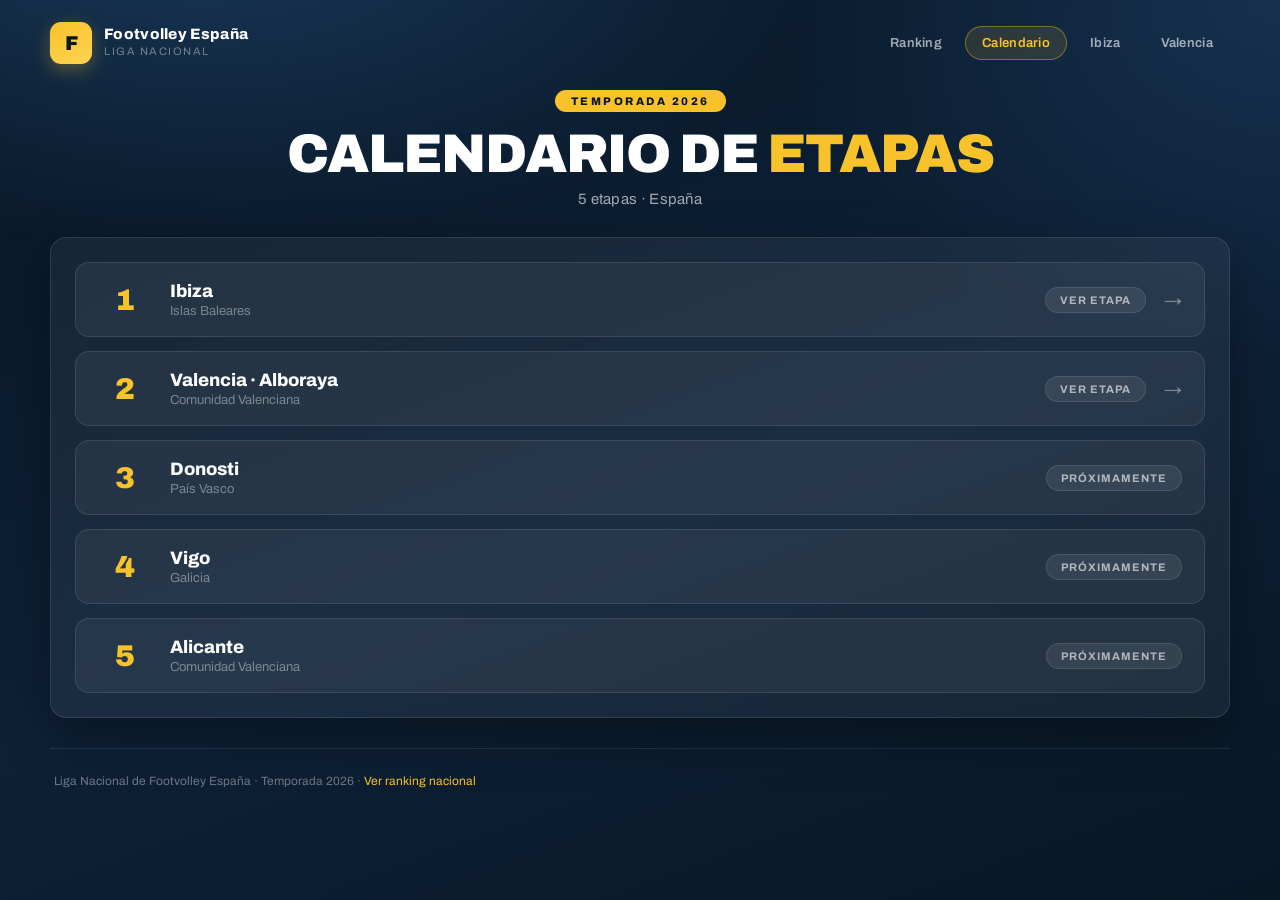
==== calendario.html @ c972c40e "Add files via upload" ====
<!DOCTYPE html>
<html lang="es">
<head>
    <meta charset="UTF-8">
    <meta name="viewport" content="width=device-width, initial-scale=1.0">
    <title>Calendario 2026 · Liga Nacional de Footvolley España</title>
    <meta name="description" content="Calendario de etapas 2026 de la Liga Nacional de Footvolley España: Ibiza, Valencia, Donosti, Vigo y Alicante.">
    <link rel="icon" type="image/svg+xml" href="favicon.svg">
    <meta property="og:type" content="website">
    <meta property="og:site_name" content="Liga Nacional de Footvolley España">
    <meta property="og:title" content="Calendario 2026 · Footvolley España">
    <meta property="og:description" content="Las 5 etapas de la temporada 2026.">
    <meta property="og:url" content="https://ranking-footvolley-espana.vercel.app/calendario.html">
    <meta property="og:image" content="https://ranking-footvolley-espana.vercel.app/logo.png">
    <link rel="stylesheet" href="styles.css">
    <style>
        .etapa-list { display: grid; gap: 14px; }
        .etapa-row {
            display: flex; align-items: center; gap: 18px; text-decoration: none; color: inherit;
            background: var(--card); border: 1px solid var(--line); border-radius: 14px;
            padding: 18px 22px; transition: all 0.2s;
        }
        .etapa-row.clickable:hover { transform: translateX(4px); border-color: rgba(248,195,42,0.4); background: var(--card-2); }
        .etapa-num {
            font-size: 30px; font-weight: 900; color: var(--gold); min-width: 54px; text-align: center; line-height: 1;
        }
        .etapa-meta { flex: 1; }
        .etapa-meta b { font-size: 18px; font-weight: 800; display: block; }
        .etapa-meta span { font-size: 13px; color: var(--faint); }
        .etapa-state {
            font-size: 11px; font-weight: 700; letter-spacing: 1px; text-transform: uppercase;
            padding: 6px 14px; border-radius: 30px; white-space: nowrap;
        }
        .st-done { background: rgba(29,158,117,0.16); color: #8fe3c6; border: 1px solid rgba(29,158,117,0.4); }
        .st-live { background: rgba(226,75,74,0.18); color: #f6a3a3; border: 1px solid rgba(226,75,74,0.5); }
        .st-soon { background: var(--card-2); color: var(--muted); border: 1px solid var(--line); }
        .etapa-arrow { color: var(--faint); font-size: 18px; }
    </style>
</head>
<body>
<div class="container">

    <div class="topbar">
        <a href="index.html" class="brand">
            <img src="logo.png" alt="Footvolley España" onerror="this.outerHTML='<span class=\'brand-mark\'>F</span>'">
            <span class="brand-text"><b>Footvolley España</b><span>Liga Nacional</span></span>
        </a>
        <nav class="nav">
            <a href="index.html">Ranking</a>
            <a href="calendario.html" class="active">Calendario</a>
            <a href="etapa_ibiza.html">Ibiza</a>
            <a href="etapa_alboraya.html">Valencia</a>
        </nav>
    </div>

    <div class="hero">
        <span class="eyebrow">Temporada 2026</span>
        <h1>Calendario de <span class="accent">Etapas</span></h1>
        <p class="sub">5 etapas · España</p>
    </div>

    <div class="card">
        <div class="etapa-list">
            <a href="etapa_ibiza.html" class="etapa-row clickable">
                <div class="etapa-num">1</div>
                <div class="etapa-meta"><b>Ibiza</b><span>Islas Baleares</span></div>
                <span class="etapa-state st-soon">Ver etapa</span>
                <span class="etapa-arrow">→</span>
            </a>
            <a href="etapa_alboraya.html" class="etapa-row clickable">
                <div class="etapa-num">2</div>
                <div class="etapa-meta"><b>Valencia · Alboraya</b><span>Comunidad Valenciana</span></div>
                <span class="etapa-state st-soon">Ver etapa</span>
                <span class="etapa-arrow">→</span>
            </a>
            <div class="etapa-row">
                <div class="etapa-num">3</div>
                <div class="etapa-meta"><b>Donosti</b><span>País Vasco</span></div>
                <span class="etapa-state st-soon">Próximamente</span>
            </div>
            <div class="etapa-row">
                <div class="etapa-num">4</div>
                <div class="etapa-meta"><b>Vigo</b><span>Galicia</span></div>
                <span class="etapa-state st-soon">Próximamente</span>
            </div>
            <div class="etapa-row">
                <div class="etapa-num">5</div>
                <div class="etapa-meta"><b>Alicante</b><span>Comunidad Valenciana</span></div>
                <span class="etapa-state st-soon">Próximamente</span>
            </div>
        </div>
    </div>
</div>

<footer class="site-footer">
    Liga Nacional de Footvolley España · Temporada 2026 ·
    <a href="index.html" style="color:var(--gold);text-decoration:none;">Ver ranking nacional</a>
</footer>
</body>
</html>
---- styles.css ----
/* ============================================================
   LIGA NACIONAL DE FOOTVOLLEY ESPAÑA — Design System
   Identidade única: marinho profundo + dorado · tipografia Archivo
   ============================================================ */

@import url('https://fonts.googleapis.com/css2?family=Archivo:wght@400;500;600;700;800;900&display=swap');

:root {
    --navy-900: #081726;
    --navy-800: #0d2137;
    --navy-700: #14304d;
    --navy-600: #1c3e63;
    --line:     rgba(255,255,255,0.10);
    --line-2:   rgba(255,255,255,0.06);

    --gold:      #f8c32a;
    --gold-2:    #ffd451;
    --gold-soft: rgba(248,195,42,0.12);
    --green:     #1d9e75;
    --bronze:    #cd7f32;
    --silver:    #c8ced6;
    --red:       #e24b4a;

    --text:  #ffffff;
    --muted: rgba(255,255,255,0.62);
    --faint: rgba(255,255,255,0.40);

    --card:  rgba(255,255,255,0.055);
    --card-2:rgba(255,255,255,0.08);

    --radius: 16px;
    --radius-sm: 10px;
    --shadow: 0 18px 50px rgba(0,0,0,0.35);
    --maxw: 1180px;

    --font: 'Archivo', -apple-system, BlinkMacSystemFont, 'Segoe UI', sans-serif;
}

* { margin: 0; padding: 0; box-sizing: border-box; }

body {
    font-family: var(--font);
    color: var(--text);
    min-height: 100vh;
    padding: 22px;
    background:
        radial-gradient(1200px 600px at 15% -10%, #1a3a5c 0%, transparent 55%),
        radial-gradient(1000px 700px at 100% 0%, #16314f 0%, transparent 50%),
        linear-gradient(160deg, var(--navy-900) 0%, var(--navy-800) 55%, var(--navy-900) 100%);
    background-attachment: fixed;
    -webkit-font-smoothing: antialiased;
    font-variant-numeric: tabular-nums;
}

.container { max-width: var(--maxw); margin: 0 auto; }

a { color: inherit; }

/* ---------- HEADER / NAV ---------- */
.topbar {
    display: flex; align-items: center; justify-content: space-between;
    gap: 16px; margin-bottom: 26px; flex-wrap: wrap;
}
.brand { display: flex; align-items: center; gap: 12px; text-decoration: none; }
.brand img { height: 46px; width: auto; display: block; }
.brand .brand-mark {
    width: 42px; height: 42px; border-radius: 11px;
    background: linear-gradient(150deg, var(--gold) 0%, var(--gold-2) 100%);
    display: flex; align-items: center; justify-content: center;
    color: var(--navy-900); font-weight: 900; font-size: 20px;
    box-shadow: 0 6px 18px rgba(248,195,42,0.3);
}
.brand-text { line-height: 1.05; }
.brand-text b { font-weight: 800; font-size: 15px; letter-spacing: 0.3px; display: block; }
.brand-text span { font-size: 11px; color: var(--faint); letter-spacing: 1.5px; text-transform: uppercase; }

.nav { display: flex; gap: 6px; flex-wrap: wrap; }
.nav a {
    text-decoration: none; color: var(--muted); font-size: 13px; font-weight: 600;
    padding: 9px 16px; border-radius: 30px; border: 1px solid transparent;
    transition: all 0.2s; letter-spacing: 0.3px;
}
.nav a:hover { color: var(--text); background: var(--card); }
.nav a.active { color: var(--gold); border-color: rgba(248,195,42,0.4); background: var(--gold-soft); }

/* ---------- HERO ---------- */
.hero { text-align: center; margin-bottom: 30px; }
.hero .eyebrow {
    display: inline-block; background: var(--gold); color: var(--navy-900);
    font-size: 11px; font-weight: 800; letter-spacing: 2.5px; text-transform: uppercase;
    padding: 5px 16px; border-radius: 30px; margin-bottom: 14px;
}
.hero h1 {
    font-size: clamp(2rem, 6vw, 3.4rem); font-weight: 900; line-height: 1.02;
    letter-spacing: -1px; text-transform: uppercase;
}
.hero h1 .accent { color: var(--gold); }
.hero .sub { color: var(--muted); font-size: 15px; margin-top: 10px; letter-spacing: 0.3px; }

/* live / status badge */
.status-badge {
    display: inline-flex; align-items: center; gap: 7px; margin-top: 14px;
    font-size: 12px; padding: 5px 14px; border-radius: 30px; font-weight: 600;
    border: 1px solid var(--line);
}
.status-badge.live   { background: rgba(226,75,74,0.18); border-color: rgba(226,75,74,0.5); color: #f6a3a3; }
.status-badge.done   { background: rgba(29,158,117,0.16); border-color: rgba(29,158,117,0.5); color: #8fe3c6; }
.status-badge.soon   { background: var(--card); color: var(--muted); }
.live-dot { width: 7px; height: 7px; border-radius: 50%; background: var(--red); animation: pulse 1.4s infinite; }
@keyframes pulse { 0%,100% { opacity: 1; transform: scale(1);} 50% { opacity: .35; transform: scale(.8);} }

/* ---------- TABS ---------- */
.tabs { display: flex; gap: 8px; margin-bottom: 22px; flex-wrap: wrap; }
.tab {
    flex: 1; min-width: 110px; padding: 13px 18px; cursor: pointer;
    background: var(--card); border: 1px solid var(--line); border-radius: 30px;
    color: var(--muted); font-family: var(--font); font-size: 13px; font-weight: 700;
    letter-spacing: 1px; text-transform: uppercase; transition: all 0.2s;
}
.tab:hover { background: var(--card-2); color: var(--text); }
.tab.active { background: var(--gold); border-color: var(--gold); color: var(--navy-900); }
.tab.ghost { flex: 0 0 auto; min-width: 0; opacity: 0.7; font-size: 12px; }

/* ---------- CARD ---------- */
.card {
    background: var(--card); backdrop-filter: blur(12px);
    border: 1px solid var(--line); border-radius: var(--radius);
    padding: 24px; margin-bottom: 18px; box-shadow: var(--shadow);
}

/* ---------- UPDATE BAR ---------- */
.update-bar {
    display: flex; align-items: center; justify-content: space-between; gap: 10px;
    flex-wrap: wrap; background: var(--card); border: 1px solid var(--line-2);
    border-radius: var(--radius-sm); padding: 10px 16px; margin-bottom: 18px;
    font-size: 12px; color: var(--muted);
}
.refresh-btn {
    background: var(--gold-soft); border: 1px solid rgba(248,195,42,0.3); color: var(--gold);
    font-family: var(--font); font-size: 12px; font-weight: 600; padding: 6px 13px;
    border-radius: 8px; cursor: pointer; transition: background 0.2s;
}
.refresh-btn:hover { background: rgba(248,195,42,0.22); }

/* ---------- VIEW TOGGLE + FILTERS ---------- */
.view-toggle { display: flex; gap: 8px; margin-bottom: 18px; }
.view-btn {
    padding: 9px 20px; background: var(--card); border: 1px solid var(--line);
    border-radius: 8px; cursor: pointer; color: var(--muted);
    font-family: var(--font); font-weight: 700; font-size: 13px; transition: all 0.2s;
}
.view-btn.active { background: var(--gold); color: var(--navy-900); border-color: var(--gold); }

.filters { display: flex; gap: 14px; margin-bottom: 18px; flex-wrap: wrap; }
.filter-group { flex: 1; min-width: 200px; }
.filter-group label {
    display: block; margin-bottom: 6px; color: var(--faint);
    font-weight: 600; font-size: 11px; letter-spacing: 1px; text-transform: uppercase;
}
.input, select.input, input.input {
    width: 100%; padding: 11px 14px; border: 1px solid var(--line);
    background: rgba(255,255,255,0.05); color: var(--text);
    border-radius: 9px; font-size: 14px; font-family: var(--font); transition: border-color 0.2s;
}
.input::placeholder { color: var(--faint); }
.input:focus { outline: none; border-color: var(--gold); }
select.input option { background: var(--navy-800); }

/* ---------- RANKING TABLE ---------- */
.rank-table { width: 100%; border-collapse: collapse; }
.rank-table thead th {
    background: rgba(255,255,255,0.04); color: var(--faint); text-align: left;
    padding: 13px 12px; font-size: 11px; font-weight: 700; letter-spacing: 0.8px;
    text-transform: uppercase; position: sticky; top: 0; z-index: 5;
    border-bottom: 1px solid var(--line);
}
.rank-table thead th.sortable { cursor: pointer; user-select: none; }
.rank-table thead th.sortable:hover { color: var(--gold); }
.rank-table thead th.num, .rank-table tbody td.num { text-align: center; }
.rank-table tbody td {
    padding: 12px; font-size: 14px; color: rgba(255,255,255,0.88);
    border-bottom: 1px solid var(--line-2);
}
.rank-table tbody tr:hover { background: rgba(255,255,255,0.035); }
.pos { font-weight: 800; color: var(--muted); }
.pos.p1 { color: var(--gold); } .pos.p2 { color: var(--silver); } .pos.p3 { color: var(--bronze); }
.total-pts { font-weight: 800; color: var(--gold); }
.club-cell { display: inline-flex; align-items: center; gap: 8px; }
.club-dot { width: 9px; height: 9px; border-radius: 50%; flex: none; box-shadow: 0 0 0 2px rgba(255,255,255,0.08); }

/* ---------- CLUB CARDS ---------- */
.club-card {
    display: flex; align-items: center; gap: 16px;
    background: var(--card); border: 1px solid var(--line); border-left-width: 4px;
    border-radius: 12px; padding: 16px 20px; margin-bottom: 12px; transition: transform 0.2s;
}
.club-card:hover { transform: translateX(3px); }
.club-rank {
    font-size: 22px; font-weight: 900; min-width: 38px; text-align: center; color: var(--faint);
}
.club-card.top1 .club-rank { color: var(--gold); }
.club-card.top2 .club-rank { color: var(--silver); }
.club-card.top3 .club-rank { color: var(--bronze); }
.club-info { flex: 1; }
.club-info b { font-size: 16px; font-weight: 800; display: block; }
.club-info span { font-size: 12px; color: var(--faint); }
.club-pts { text-align: right; }
.club-pts b { font-size: 18px; font-weight: 800; color: var(--gold); display: block; }
.club-pts span { font-size: 11px; color: var(--faint); }

/* ---------- ETAPA: GROUPS ---------- */
.section-title {
    font-size: 13px; font-weight: 800; color: var(--gold); letter-spacing: 1.5px;
    text-transform: uppercase; margin: 4px 0 14px;
    display: flex; align-items: center; gap: 10px;
}
.section-title::after { content: ''; flex: 1; height: 1px; background: var(--line); }

.groups-grid { display: grid; grid-template-columns: repeat(auto-fit, minmax(320px, 1fr)); gap: 16px; }
.group-card { background: var(--card); border: 1px solid var(--line); border-radius: 14px; overflow: hidden; }
.group-head {
    background: linear-gradient(100deg, var(--gold) 0%, var(--gold-2) 100%); color: var(--navy-900);
    padding: 11px 18px; font-weight: 800; font-size: 13px; letter-spacing: 1.2px; text-transform: uppercase;
}
.group-body { padding: 16px 18px; }
.sub-label { font-size: 10px; letter-spacing: 1.5px; color: var(--faint); text-transform: uppercase; margin-bottom: 8px; }

.standings { width: 100%; border-collapse: collapse; font-size: 12.5px; margin-bottom: 6px; }
.standings thead tr { background: rgba(255,255,255,0.05); }
.standings th { padding: 7px 9px; text-align: center; color: var(--faint); font-weight: 600; font-size: 10.5px; }
.standings th:first-child { text-align: left; border-radius: 6px 0 0 6px; }
.standings th:last-child { border-radius: 0 6px 6px 0; }
.standings td { padding: 8px 9px; text-align: center; color: rgba(255,255,255,0.85); border-bottom: 1px solid var(--line-2); }
.standings td:first-child { text-align: left; }
.standings tr:last-child td { border-bottom: none; }
.team-rank {
    display: inline-flex; align-items: center; justify-content: center; width: 19px; height: 19px;
    border-radius: 50%; font-size: 10.5px; font-weight: 800; margin-right: 7px;
    background: rgba(255,255,255,0.08); color: var(--faint);
}
.team-rank.r1 { background: var(--gold); color: var(--navy-900); }
.team-rank.r2 { background: rgba(255,255,255,0.25); color: #fff; }
.team-rank.r3 { background: var(--bronze); color: #fff; }
.qdot { display: inline-block; width: 5px; height: 5px; border-radius: 50%; margin-left: 5px; vertical-align: middle; }
.qdot.q { background: var(--green); } .qdot.q3 { background: var(--gold); } .qdot.n { background: rgba(255,255,255,0.2); }

.match {
    display: flex; align-items: center; gap: 7px; padding: 7px 0; font-size: 12.5px;
    border-bottom: 1px solid var(--line-2);
}
.match:last-child { border-bottom: none; }
.match .nm { flex: 1; min-width: 0; white-space: nowrap; overflow: hidden; text-overflow: ellipsis; color: rgba(255,255,255,0.9); }
.match .nm.right { text-align: right; }
.match .x { color: var(--faint); font-size: 10px; }
.score { display: flex; gap: 3px; }
.score .b {
    width: 27px; height: 25px; border-radius: 6px; display: flex; align-items: center; justify-content: center;
    font-size: 12.5px; font-weight: 700; background: rgba(255,255,255,0.07);
    border: 1px solid var(--line); color: var(--muted);
}
.score .b.win { background: var(--green); border-color: var(--green); color: #fff; }

/* ---------- BRACKET TREE ---------- */
.format-note {
    background: var(--gold-soft); border: 1px solid rgba(248,195,42,0.22); border-radius: 10px;
    padding: 12px 16px; font-size: 12.5px; color: rgba(255,255,255,0.78); line-height: 1.55;
    margin-bottom: 18px;
}
.format-note b { color: var(--gold); }

.bracket {
    display: flex; gap: 26px; overflow-x: auto; padding: 6px 2px 14px;
    align-items: stretch;
}
.round {
    display: flex; flex-direction: column; justify-content: space-around;
    gap: 14px; min-width: 215px; position: relative;
}
.round-title {
    font-size: 10.5px; font-weight: 800; letter-spacing: 1.5px; text-transform: uppercase;
    color: var(--faint); text-align: center; margin-bottom: 2px;
}
.tie {
    background: var(--card); border: 1px solid var(--line); border-radius: 11px; overflow: hidden;
    position: relative;
}
.tie.final { border-color: var(--gold); box-shadow: 0 0 0 1px rgba(248,195,42,0.25); }
.tie.bronze-tie { border-color: rgba(205,127,50,0.5); }
.tie-label {
    background: rgba(255,255,255,0.06); padding: 5px 11px; font-size: 9.5px; letter-spacing: 1px;
    color: var(--faint); text-transform: uppercase; font-weight: 700;
}
.tie.final .tie-label { background: var(--gold-soft); color: var(--gold); }
.tie-row {
    display: flex; align-items: center; justify-content: space-between; gap: 8px;
    padding: 9px 12px; font-size: 12.5px; border-bottom: 1px solid var(--line-2);
}
.tie-row:last-child { border-bottom: none; }
.tie-row .t { flex: 1; min-width: 0; white-space: nowrap; overflow: hidden; text-overflow: ellipsis; color: rgba(255,255,255,0.82); }
.tie-row.win .t { color: var(--gold); font-weight: 700; }
.tie-row .s { font-size: 14px; font-weight: 800; color: rgba(255,255,255,0.9); min-width: 16px; text-align: right; }
.tie-row.tbd .t { color: var(--faint); font-style: italic; }

/* connectors between rounds (desktop) */
.round.has-connectors .tie::after {
    content: ''; position: absolute; top: 50%; right: -26px; width: 26px; height: 1px;
    background: var(--line);
}
.round.has-connectors .tie::before {
    content: ''; position: absolute; top: 50%; left: -26px; width: 26px; height: 1px;
    background: var(--line);
}
.round.first-round .tie::before { display: none; }

/* ---------- PODIUM ---------- */
.podium-wrap { margin-top: 26px; }
.podium {
    display: flex; align-items: flex-end; justify-content: center; gap: 12px; flex-wrap: wrap;
}
.pod {
    flex: 1; max-width: 240px; min-width: 150px; text-align: center;
    border-radius: 14px 14px 0 0; padding: 18px 14px 16px; position: relative;
    border: 1px solid var(--line); border-bottom: none;
}
.pod .medal { font-size: 22px; margin-bottom: 6px; }
.pod .place { font-size: 11px; letter-spacing: 1.5px; text-transform: uppercase; color: var(--faint); font-weight: 700; }
.pod .team { font-size: 14px; font-weight: 800; margin-top: 4px; line-height: 1.25; }
.pod.gold   { background: linear-gradient(180deg, rgba(248,195,42,0.25), rgba(248,195,42,0.06)); border-color: rgba(248,195,42,0.5); padding-top: 30px; }
.pod.silver { background: linear-gradient(180deg, rgba(200,206,214,0.22), rgba(200,206,214,0.05)); border-color: rgba(200,206,214,0.4); }
.pod.bronze { background: linear-gradient(180deg, rgba(205,127,50,0.22), rgba(205,127,50,0.05)); border-color: rgba(205,127,50,0.4); }
.pod.gold .place { color: var(--gold); }

/* ---------- LOADING / EMPTY ---------- */
.loading { text-align: center; padding: 44px; color: var(--faint); }
.spinner {
    width: 26px; height: 26px; border: 2px solid var(--line); border-top-color: var(--gold);
    border-radius: 50%; animation: spin 0.8s linear infinite; margin: 0 auto 12px;
}
@keyframes spin { to { transform: rotate(360deg); } }
.empty-note { text-align: center; padding: 36px; color: var(--faint); font-size: 14px; line-height: 1.6; }

/* ---------- FOOTER ---------- */
.site-footer {
    max-width: var(--maxw); margin: 30px auto 6px; padding: 22px 4px;
    border-top: 1px solid var(--line); color: var(--faint); font-size: 12px; line-height: 1.7;
}
.site-footer .legend { display: flex; gap: 18px; flex-wrap: wrap; margin-bottom: 10px; }
.site-footer .legend span { display: inline-flex; align-items: center; gap: 6px; }
.site-footer b { color: var(--muted); }

/* ---------- CONFIG (admin) ---------- */
.config-panel { background: var(--gold-soft); border: 1px solid rgba(248,195,42,0.2); border-radius: 12px; padding: 16px 20px; margin-bottom: 18px; }
.config-title { font-size: 13px; font-weight: 700; color: var(--gold); margin-bottom: 12px; }
.config-row { display: flex; align-items: center; gap: 10px; margin-bottom: 8px; flex-wrap: wrap; }
.config-row .config-label { font-size: 12px; color: var(--muted); min-width: 70px; }
.toggle-config { background: var(--card); border: 1px solid var(--line); color: var(--muted); font-family: var(--font); font-size: 12px; padding: 6px 14px; border-radius: 7px; cursor: pointer; margin-bottom: 16px; }

.back-link { display: inline-flex; align-items: center; gap: 6px; color: var(--faint); text-decoration: none; font-size: 13px; transition: color 0.2s; }
.back-link:hover { color: var(--gold); }

.etapa-col { text-align: center; }
@media (max-width: 820px) { .etapa-col { display: none; } }

@media (max-width: 640px) {
    body { padding: 13px; }
    .card { padding: 16px; }
    .groups-grid { grid-template-columns: 1fr; }
    .round.has-connectors .tie::after, .round.has-connectors .tie::before { display: none; }
    .bracket { gap: 14px; }
    .round { min-width: 200px; }
    .nav a { padding: 8px 12px; font-size: 12px; }
}
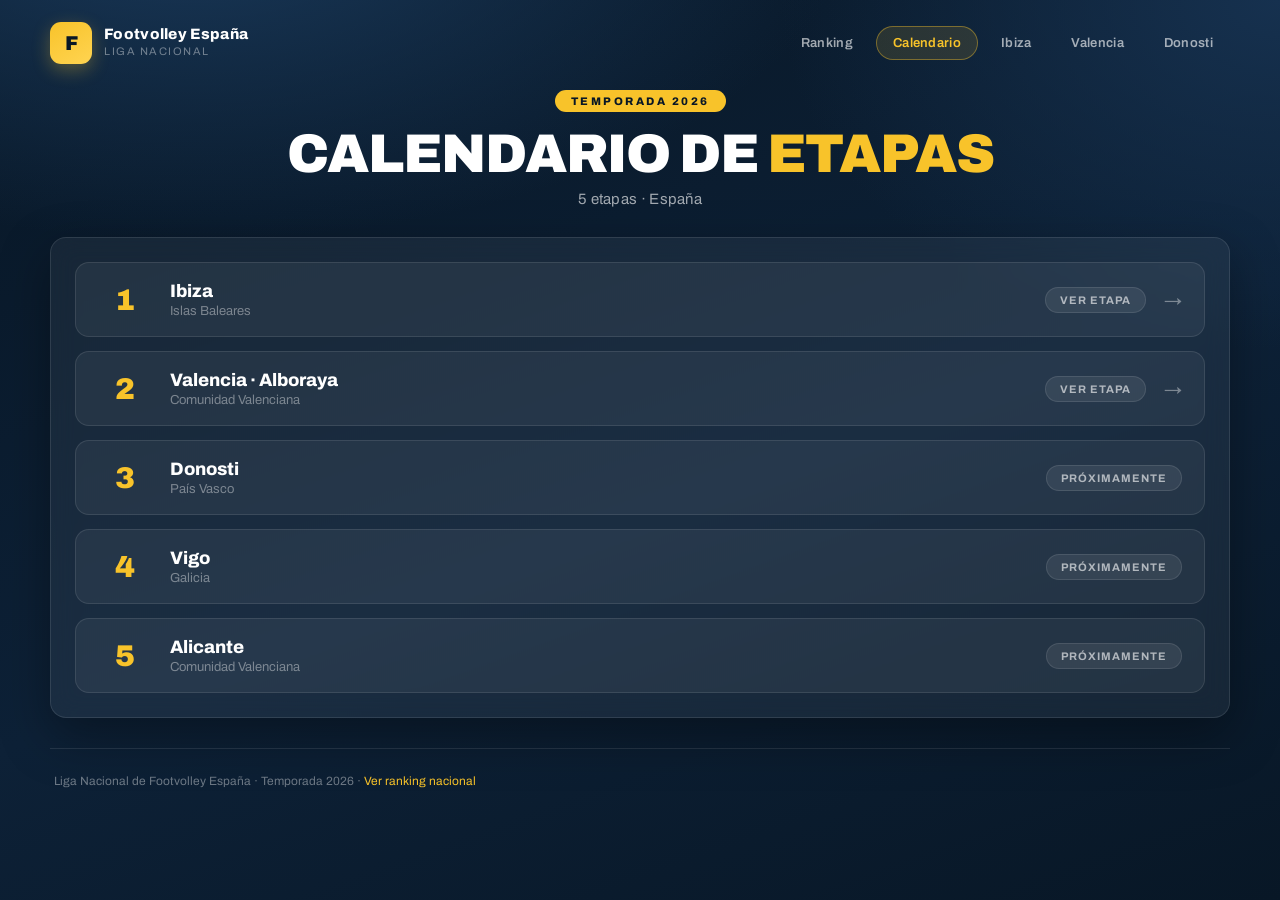
==== commit d25fdb16: "Add files via upload" ====
--- a/calendario.html
+++ b/calendario.html
@@ -50,6 +50,7 @@
             <a href="calendario.html" class="active">Calendario</a>
             <a href="etapa_ibiza.html">Ibiza</a>
             <a href="etapa_alboraya.html">Valencia</a>
+            <a href="etapa_donosti.html">Donosti</a>
         </nav>
     </div>
 
--- a/styles.css
+++ b/styles.css
@@ -260,7 +260,7 @@
 }
 .score .b.win { background: var(--green); border-color: var(--green); color: #fff; }
 
-/* ---------- BRACKET TREE ---------- */
+/* ---------- BRACKET TREE (árvore conectada) ---------- */
 .format-note {
     background: var(--gold-soft); border: 1px solid rgba(248,195,42,0.22); border-radius: 10px;
     padding: 12px 16px; font-size: 12.5px; color: rgba(255,255,255,0.78); line-height: 1.55;
@@ -268,21 +268,34 @@
 }
 .format-note b { color: var(--gold); }
 
-.bracket {
-    display: flex; gap: 26px; overflow-x: auto; padding: 6px 2px 14px;
-    align-items: stretch;
-}
-.round {
-    display: flex; flex-direction: column; justify-content: space-around;
-    gap: 14px; min-width: 215px; position: relative;
-}
-.round-title {
+.pre-round { margin-bottom: 22px; }
+
+.bk { display: flex; overflow-x: auto; padding: 4px 2px 16px; align-items: stretch; }
+.bk-col { display: flex; flex-direction: column; }
+.bk-col.matches { flex: 1 0 200px; min-width: 200px; }
+.bk-col.lines { flex: 0 0 28px; width: 28px; }
+.bk-round-title {
+    height: 26px; flex: 0 0 26px;
     font-size: 10.5px; font-weight: 800; letter-spacing: 1.5px; text-transform: uppercase;
-    color: var(--faint); text-align: center; margin-bottom: 2px;
-}
+    color: var(--faint); text-align: center;
+}
+.bk-cell { flex: 1; display: flex; align-items: center; padding: 8px 0; }
+.bk-cell .tie { width: 100%; }
+.bk-merge { flex: 1; position: relative; }
+/* elbow "⊐": braços em 25% e 75% + vertical à direita unindo o par */
+.bk-merge::before {
+    content: ''; position: absolute; left: 0; top: 25%; bottom: 25%; width: 14px;
+    border: 2px solid var(--line); border-left: none;
+    border-top-right-radius: 7px; border-bottom-right-radius: 7px;
+}
+/* saída horizontal no meio do par rumo ao próximo round */
+.bk-merge::after {
+    content: ''; position: absolute; left: 14px; top: 50%;
+    width: 14px; height: 2px; background: var(--line); transform: translateY(-1px);
+}
+
 .tie {
     background: var(--card); border: 1px solid var(--line); border-radius: 11px; overflow: hidden;
-    position: relative;
 }
 .tie.final { border-color: var(--gold); box-shadow: 0 0 0 1px rgba(248,195,42,0.25); }
 .tie.bronze-tie { border-color: rgba(205,127,50,0.5); }
@@ -301,16 +314,8 @@
 .tie-row .s { font-size: 14px; font-weight: 800; color: rgba(255,255,255,0.9); min-width: 16px; text-align: right; }
 .tie-row.tbd .t { color: var(--faint); font-style: italic; }
 
-/* connectors between rounds (desktop) */
-.round.has-connectors .tie::after {
-    content: ''; position: absolute; top: 50%; right: -26px; width: 26px; height: 1px;
-    background: var(--line);
-}
-.round.has-connectors .tie::before {
-    content: ''; position: absolute; top: 50%; left: -26px; width: 26px; height: 1px;
-    background: var(--line);
-}
-.round.first-round .tie::before { display: none; }
+/* caixa solta do 3º/4º (não conecta à árvore) */
+.third-box { max-width: 280px; margin-top: 6px; }
 
 /* ---------- PODIUM ---------- */
 .podium-wrap { margin-top: 26px; }
@@ -365,8 +370,6 @@
     body { padding: 13px; }
     .card { padding: 16px; }
     .groups-grid { grid-template-columns: 1fr; }
-    .round.has-connectors .tie::after, .round.has-connectors .tie::before { display: none; }
-    .bracket { gap: 14px; }
-    .round { min-width: 200px; }
+    .bk-col.matches { flex: 1 0 165px; min-width: 165px; }
     .nav a { padding: 8px 12px; font-size: 12px; }
 }
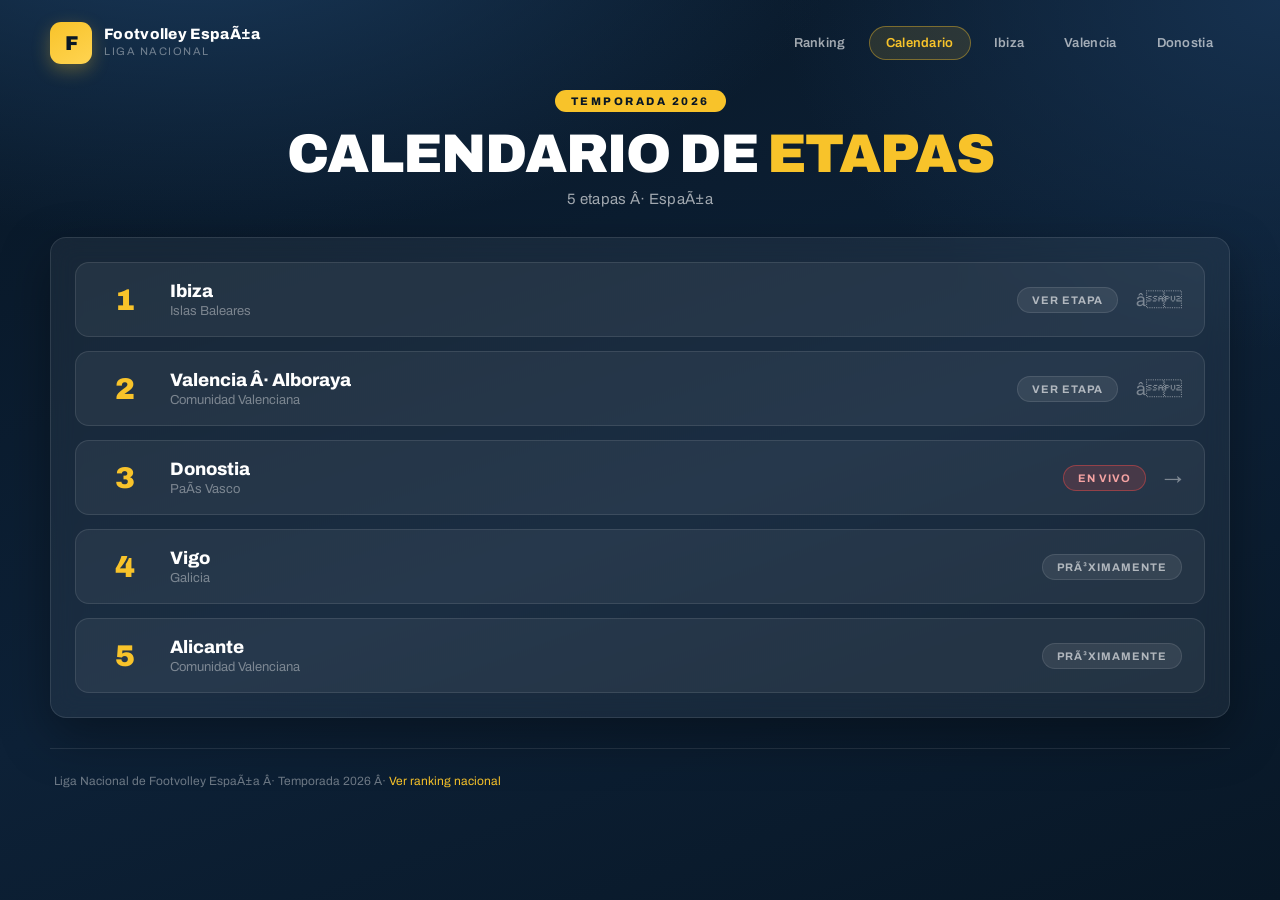
==== commit 8884cf63: "Add files via upload" ====
--- a/calendario.html
+++ b/calendario.html
@@ -3,12 +3,12 @@
 <head>
     <meta charset="UTF-8">
     <meta name="viewport" content="width=device-width, initial-scale=1.0">
-    <title>Calendario 2026 · Liga Nacional de Footvolley España</title>
-    <meta name="description" content="Calendario de etapas 2026 de la Liga Nacional de Footvolley España: Ibiza, Valencia, Donosti, Vigo y Alicante.">
+    <title>Calendario 2026 Â· Liga Nacional de Footvolley EspaÃ±a</title>
+    <meta name="description" content="Calendario de etapas 2026 de la Liga Nacional de Footvolley EspaÃ±a: Ibiza, Valencia, Donostia, Vigo y Alicante.">
     <link rel="icon" type="image/svg+xml" href="favicon.svg">
     <meta property="og:type" content="website">
-    <meta property="og:site_name" content="Liga Nacional de Footvolley España">
-    <meta property="og:title" content="Calendario 2026 · Footvolley España">
+    <meta property="og:site_name" content="Liga Nacional de Footvolley EspaÃ±a">
+    <meta property="og:title" content="Calendario 2026 Â· Footvolley EspaÃ±a">
     <meta property="og:description" content="Las 5 etapas de la temporada 2026.">
     <meta property="og:url" content="https://ranking-footvolley-espana.vercel.app/calendario.html">
     <meta property="og:image" content="https://ranking-footvolley-espana.vercel.app/logo.png">
@@ -42,22 +42,22 @@
 
     <div class="topbar">
         <a href="index.html" class="brand">
-            <img src="logo.png" alt="Footvolley España" onerror="this.outerHTML='<span class=\'brand-mark\'>F</span>'">
-            <span class="brand-text"><b>Footvolley España</b><span>Liga Nacional</span></span>
+            <img src="logo.png" alt="Footvolley EspaÃ±a" onerror="this.outerHTML='<span class=\'brand-mark\'>F</span>'">
+            <span class="brand-text"><b>Footvolley EspaÃ±a</b><span>Liga Nacional</span></span>
         </a>
         <nav class="nav">
             <a href="index.html">Ranking</a>
             <a href="calendario.html" class="active">Calendario</a>
             <a href="etapa_ibiza.html">Ibiza</a>
             <a href="etapa_alboraya.html">Valencia</a>
-            <a href="etapa_donosti.html">Donosti</a>
+            <a href="etapa_donosti.html">Donostia</a>
         </nav>
     </div>
 
     <div class="hero">
         <span class="eyebrow">Temporada 2026</span>
         <h1>Calendario de <span class="accent">Etapas</span></h1>
-        <p class="sub">5 etapas · España</p>
+        <p class="sub">5 etapas Â· EspaÃ±a</p>
     </div>
 
     <div class="card">
@@ -66,35 +66,36 @@
                 <div class="etapa-num">1</div>
                 <div class="etapa-meta"><b>Ibiza</b><span>Islas Baleares</span></div>
                 <span class="etapa-state st-soon">Ver etapa</span>
-                <span class="etapa-arrow">→</span>
+                <span class="etapa-arrow">â</span>
             </a>
             <a href="etapa_alboraya.html" class="etapa-row clickable">
                 <div class="etapa-num">2</div>
-                <div class="etapa-meta"><b>Valencia · Alboraya</b><span>Comunidad Valenciana</span></div>
+                <div class="etapa-meta"><b>Valencia Â· Alboraya</b><span>Comunidad Valenciana</span></div>
                 <span class="etapa-state st-soon">Ver etapa</span>
+                <span class="etapa-arrow">â</span>
+            </a>
+            <a href="etapa_donosti.html" class="etapa-row clickable">
+                <div class="etapa-num">3</div>
+                <div class="etapa-meta"><b>Donostia</b><span>PaÃ­s Vasco</span></div>
+                <span class="etapa-state st-live">En vivo</span>
                 <span class="etapa-arrow">→</span>
             </a>
             <div class="etapa-row">
-                <div class="etapa-num">3</div>
-                <div class="etapa-meta"><b>Donosti</b><span>País Vasco</span></div>
-                <span class="etapa-state st-soon">Próximamente</span>
-            </div>
-            <div class="etapa-row">
                 <div class="etapa-num">4</div>
                 <div class="etapa-meta"><b>Vigo</b><span>Galicia</span></div>
-                <span class="etapa-state st-soon">Próximamente</span>
+                <span class="etapa-state st-soon">PrÃ³ximamente</span>
             </div>
             <div class="etapa-row">
                 <div class="etapa-num">5</div>
                 <div class="etapa-meta"><b>Alicante</b><span>Comunidad Valenciana</span></div>
-                <span class="etapa-state st-soon">Próximamente</span>
+                <span class="etapa-state st-soon">PrÃ³ximamente</span>
             </div>
         </div>
     </div>
 </div>
 
 <footer class="site-footer">
-    Liga Nacional de Footvolley España · Temporada 2026 ·
+    Liga Nacional de Footvolley EspaÃ±a Â· Temporada 2026 Â·
     <a href="index.html" style="color:var(--gold);text-decoration:none;">Ver ranking nacional</a>
 </footer>
 </body>
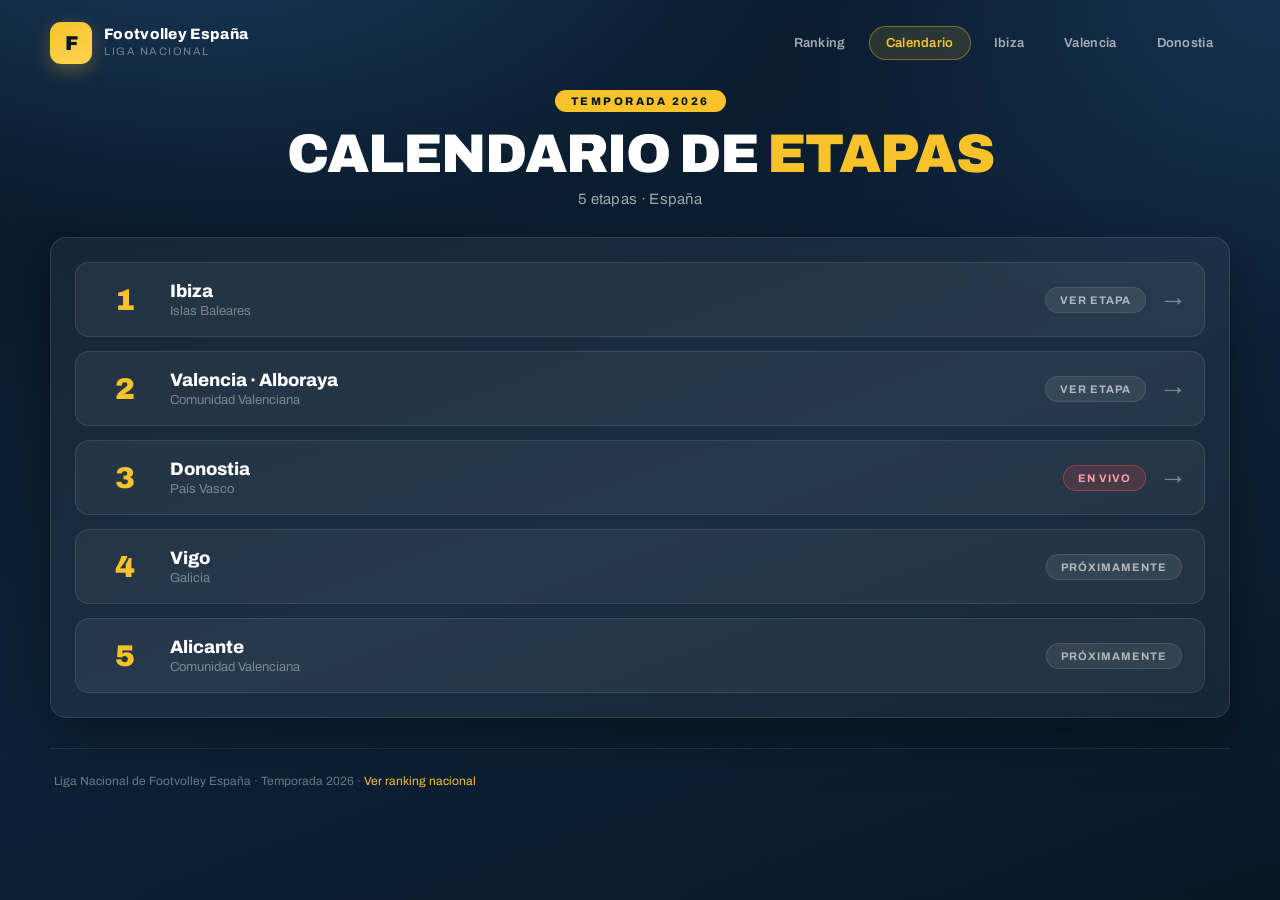
==== commit 3b073323: "Add files via upload" ====
--- a/calendario.html
+++ b/calendario.html
@@ -3,12 +3,12 @@
 <head>
     <meta charset="UTF-8">
     <meta name="viewport" content="width=device-width, initial-scale=1.0">
-    <title>Calendario 2026 Â· Liga Nacional de Footvolley EspaÃ±a</title>
-    <meta name="description" content="Calendario de etapas 2026 de la Liga Nacional de Footvolley EspaÃ±a: Ibiza, Valencia, Donostia, Vigo y Alicante.">
+    <title>Calendario 2026 · Liga Nacional de Footvolley España</title>
+    <meta name="description" content="Calendario de etapas 2026 de la Liga Nacional de Footvolley España: Ibiza, Valencia, Donostia, Vigo y Alicante.">
     <link rel="icon" type="image/svg+xml" href="favicon.svg">
     <meta property="og:type" content="website">
-    <meta property="og:site_name" content="Liga Nacional de Footvolley EspaÃ±a">
-    <meta property="og:title" content="Calendario 2026 Â· Footvolley EspaÃ±a">
+    <meta property="og:site_name" content="Liga Nacional de Footvolley España">
+    <meta property="og:title" content="Calendario 2026 · Footvolley España">
     <meta property="og:description" content="Las 5 etapas de la temporada 2026.">
     <meta property="og:url" content="https://ranking-footvolley-espana.vercel.app/calendario.html">
     <meta property="og:image" content="https://ranking-footvolley-espana.vercel.app/logo.png">
@@ -36,14 +36,22 @@
         .st-soon { background: var(--card-2); color: var(--muted); border: 1px solid var(--line); }
         .etapa-arrow { color: var(--faint); font-size: 18px; }
     </style>
+    <!-- Google Analytics (GA4) -->
+    <script async src="https://www.googletagmanager.com/gtag/js?id=G-9WWQS95ZVC"></script>
+    <script>
+      window.dataLayer = window.dataLayer || [];
+      function gtag(){dataLayer.push(arguments);}
+      gtag('js', new Date());
+      gtag('config', 'G-9WWQS95ZVC');
+    </script>
 </head>
 <body>
 <div class="container">
 
     <div class="topbar">
         <a href="index.html" class="brand">
-            <img src="logo.png" alt="Footvolley EspaÃ±a" onerror="this.outerHTML='<span class=\'brand-mark\'>F</span>'">
-            <span class="brand-text"><b>Footvolley EspaÃ±a</b><span>Liga Nacional</span></span>
+            <img src="logo.png" alt="Footvolley España" onerror="this.outerHTML='<span class=\'brand-mark\'>F</span>'">
+            <span class="brand-text"><b>Footvolley España</b><span>Liga Nacional</span></span>
         </a>
         <nav class="nav">
             <a href="index.html">Ranking</a>
@@ -57,7 +65,7 @@
     <div class="hero">
         <span class="eyebrow">Temporada 2026</span>
         <h1>Calendario de <span class="accent">Etapas</span></h1>
-        <p class="sub">5 etapas Â· EspaÃ±a</p>
+        <p class="sub">5 etapas · España</p>
     </div>
 
     <div class="card">
@@ -66,36 +74,36 @@
                 <div class="etapa-num">1</div>
                 <div class="etapa-meta"><b>Ibiza</b><span>Islas Baleares</span></div>
                 <span class="etapa-state st-soon">Ver etapa</span>
-                <span class="etapa-arrow">â</span>
+                <span class="etapa-arrow">→</span>
             </a>
             <a href="etapa_alboraya.html" class="etapa-row clickable">
                 <div class="etapa-num">2</div>
-                <div class="etapa-meta"><b>Valencia Â· Alboraya</b><span>Comunidad Valenciana</span></div>
+                <div class="etapa-meta"><b>Valencia · Alboraya</b><span>Comunidad Valenciana</span></div>
                 <span class="etapa-state st-soon">Ver etapa</span>
-                <span class="etapa-arrow">â</span>
+                <span class="etapa-arrow">→</span>
             </a>
             <a href="etapa_donosti.html" class="etapa-row clickable">
                 <div class="etapa-num">3</div>
-                <div class="etapa-meta"><b>Donostia</b><span>PaÃ­s Vasco</span></div>
+                <div class="etapa-meta"><b>Donostia</b><span>País Vasco</span></div>
                 <span class="etapa-state st-live">En vivo</span>
                 <span class="etapa-arrow">→</span>
             </a>
             <div class="etapa-row">
                 <div class="etapa-num">4</div>
                 <div class="etapa-meta"><b>Vigo</b><span>Galicia</span></div>
-                <span class="etapa-state st-soon">PrÃ³ximamente</span>
+                <span class="etapa-state st-soon">Próximamente</span>
             </div>
             <div class="etapa-row">
                 <div class="etapa-num">5</div>
                 <div class="etapa-meta"><b>Alicante</b><span>Comunidad Valenciana</span></div>
-                <span class="etapa-state st-soon">PrÃ³ximamente</span>
+                <span class="etapa-state st-soon">Próximamente</span>
             </div>
         </div>
     </div>
 </div>
 
 <footer class="site-footer">
-    Liga Nacional de Footvolley EspaÃ±a Â· Temporada 2026 Â·
+    Liga Nacional de Footvolley España · Temporada 2026 ·
     <a href="index.html" style="color:var(--gold);text-decoration:none;">Ver ranking nacional</a>
 </footer>
 </body>
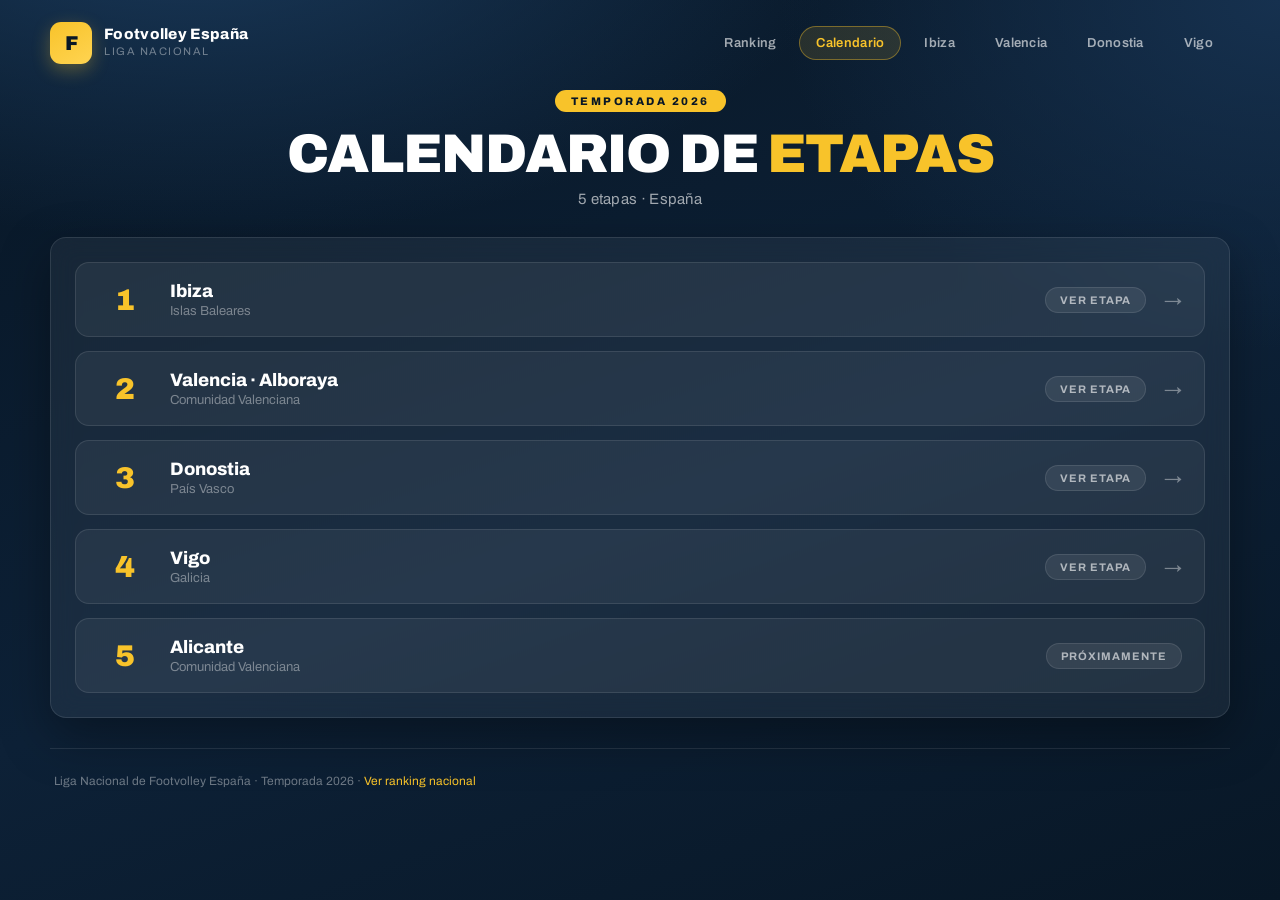
==== commit 53f99a3d: "Add files via upload" ====
--- a/calendario.html
+++ b/calendario.html
@@ -59,6 +59,7 @@
             <a href="etapa_ibiza.html">Ibiza</a>
             <a href="etapa_alboraya.html">Valencia</a>
             <a href="etapa_donosti.html">Donostia</a>
+            <a href="etapa_vigo.html">Vigo</a>
         </nav>
     </div>
 
@@ -85,14 +86,15 @@
             <a href="etapa_donosti.html" class="etapa-row clickable">
                 <div class="etapa-num">3</div>
                 <div class="etapa-meta"><b>Donostia</b><span>País Vasco</span></div>
-                <span class="etapa-state st-live">En vivo</span>
+                <span class="etapa-state st-soon">Ver etapa</span>
                 <span class="etapa-arrow">→</span>
             </a>
-            <div class="etapa-row">
+            <a href="etapa_vigo.html" class="etapa-row clickable">
                 <div class="etapa-num">4</div>
                 <div class="etapa-meta"><b>Vigo</b><span>Galicia</span></div>
-                <span class="etapa-state st-soon">Próximamente</span>
-            </div>
+                <span class="etapa-state st-soon">Ver etapa</span>
+                <span class="etapa-arrow">→</span>
+            </a>
             <div class="etapa-row">
                 <div class="etapa-num">5</div>
                 <div class="etapa-meta"><b>Alicante</b><span>Comunidad Valenciana</span></div>
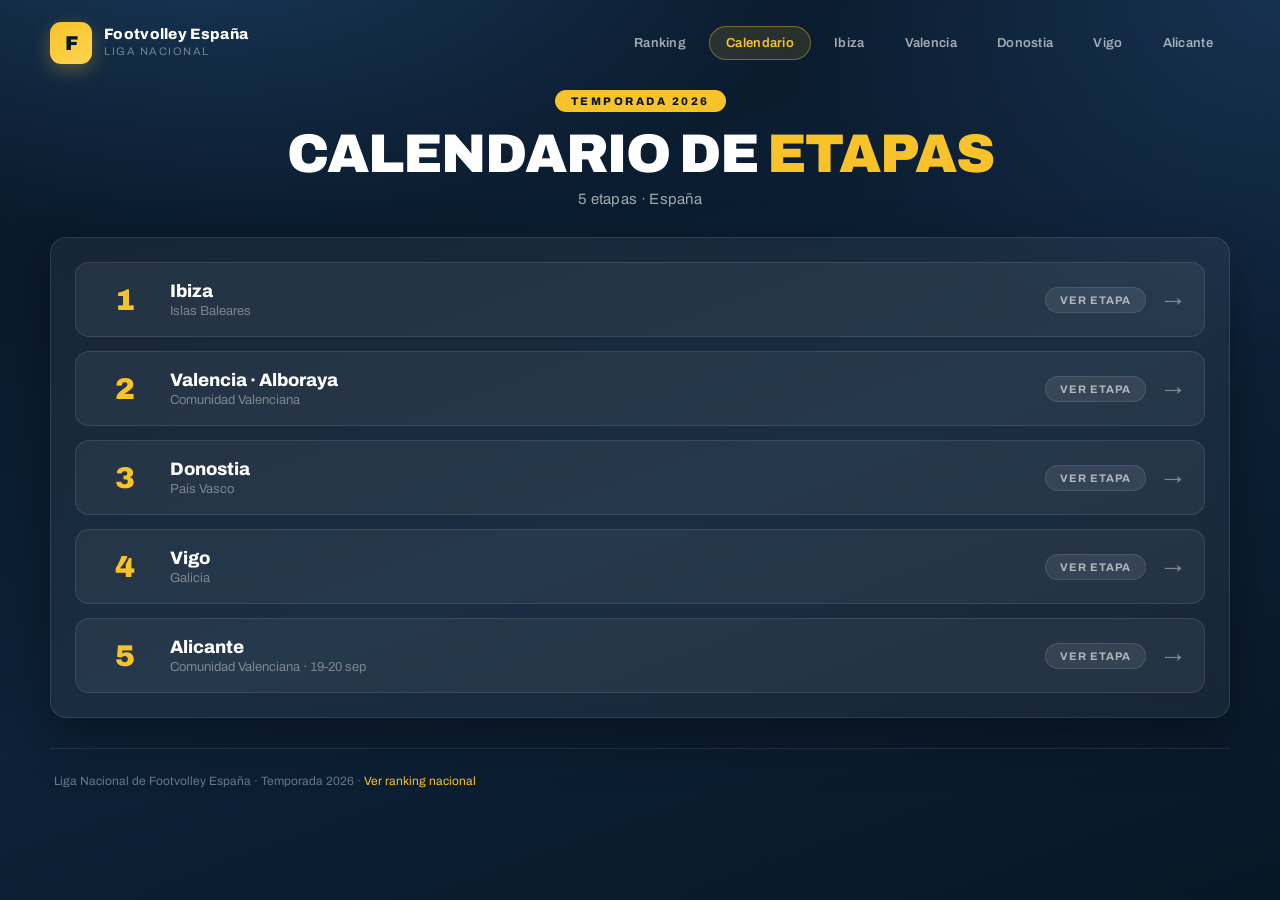
==== commit f0fb6335: "Add files via upload" ====
--- a/calendario.html
+++ b/calendario.html
@@ -60,6 +60,7 @@
             <a href="etapa_alboraya.html">Valencia</a>
             <a href="etapa_donosti.html">Donostia</a>
             <a href="etapa_vigo.html">Vigo</a>
+            <a href="etapa_alicante.html">Alicante</a>
         </nav>
     </div>
 
@@ -95,11 +96,12 @@
                 <span class="etapa-state st-soon">Ver etapa</span>
                 <span class="etapa-arrow">→</span>
             </a>
-            <div class="etapa-row">
+            <a href="etapa_alicante.html" class="etapa-row clickable">
                 <div class="etapa-num">5</div>
-                <div class="etapa-meta"><b>Alicante</b><span>Comunidad Valenciana</span></div>
-                <span class="etapa-state st-soon">Próximamente</span>
-            </div>
+                <div class="etapa-meta"><b>Alicante</b><span>Comunidad Valenciana · 19-20 sep</span></div>
+                <span class="etapa-state st-soon">Ver etapa</span>
+                <span class="etapa-arrow">→</span>
+            </a>
         </div>
     </div>
 </div>
